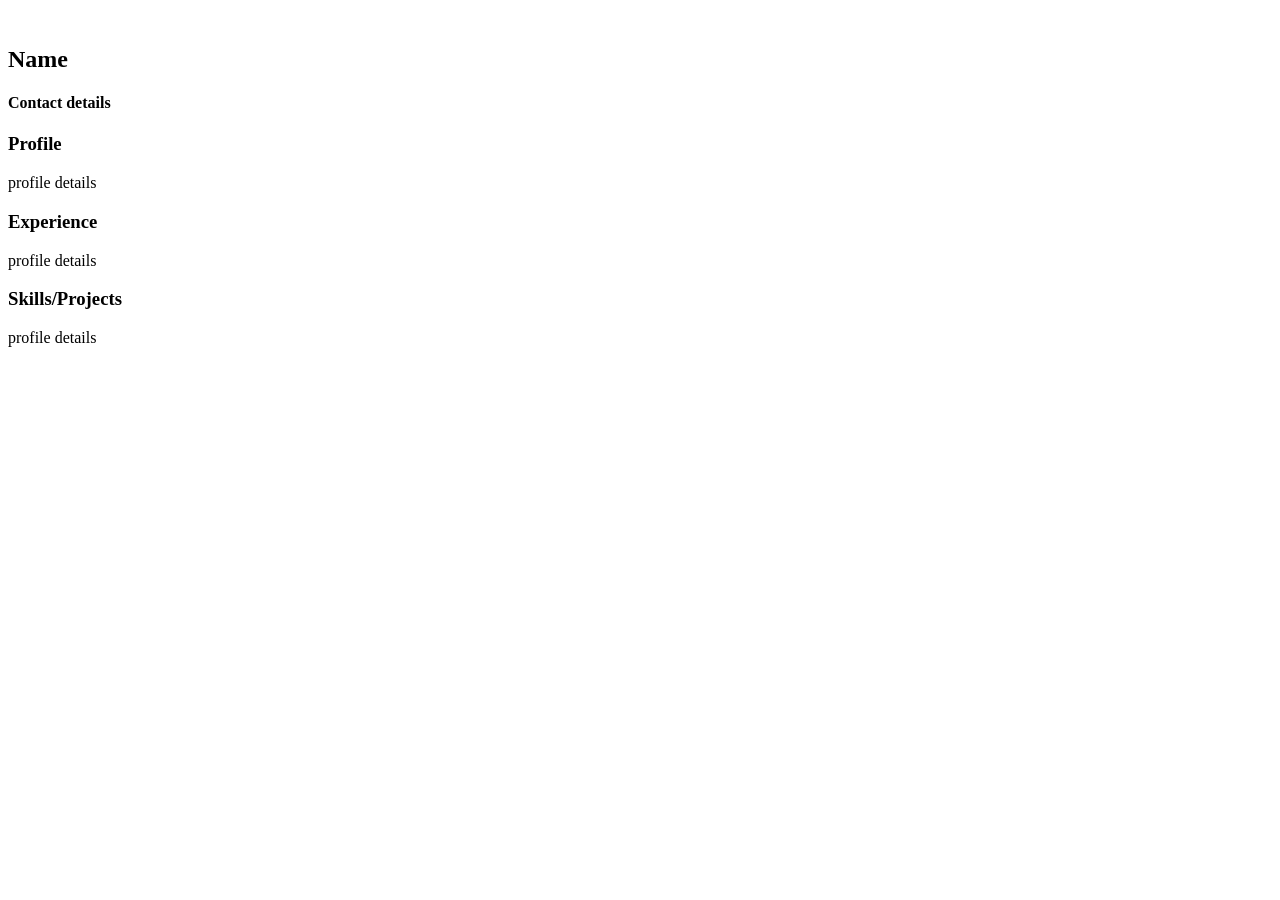
==== index.html @ 3c6e1ec4 "Basic HTML structure and css reset" ====
<!DOCTYPE html>
<html lang="en">
  <head>
    <meta charset="UTF-8" />
    <meta name="viewport" content="width=device-width, initial-scale=1.0" />
    <title>Krystal Simmonds Online</title>
  </head>
  <body>
    <header>
      <img id="header-img" src="" alt="" />
      <h2>Name</h2>
      <h4>Contact details</h4>
    </header>
    <section id="profile-section">
      <h3>Profile</h3>
      <p>profile details</p>
    </section>
    <section id="profile-section">
      <h3>Experience</h3>
      <p>profile details</p>
    </section>
    <section id="profile-section">
      <h3>Skills/Projects</h3>
      <p>profile details</p>
    </section>
  </body>
</html>
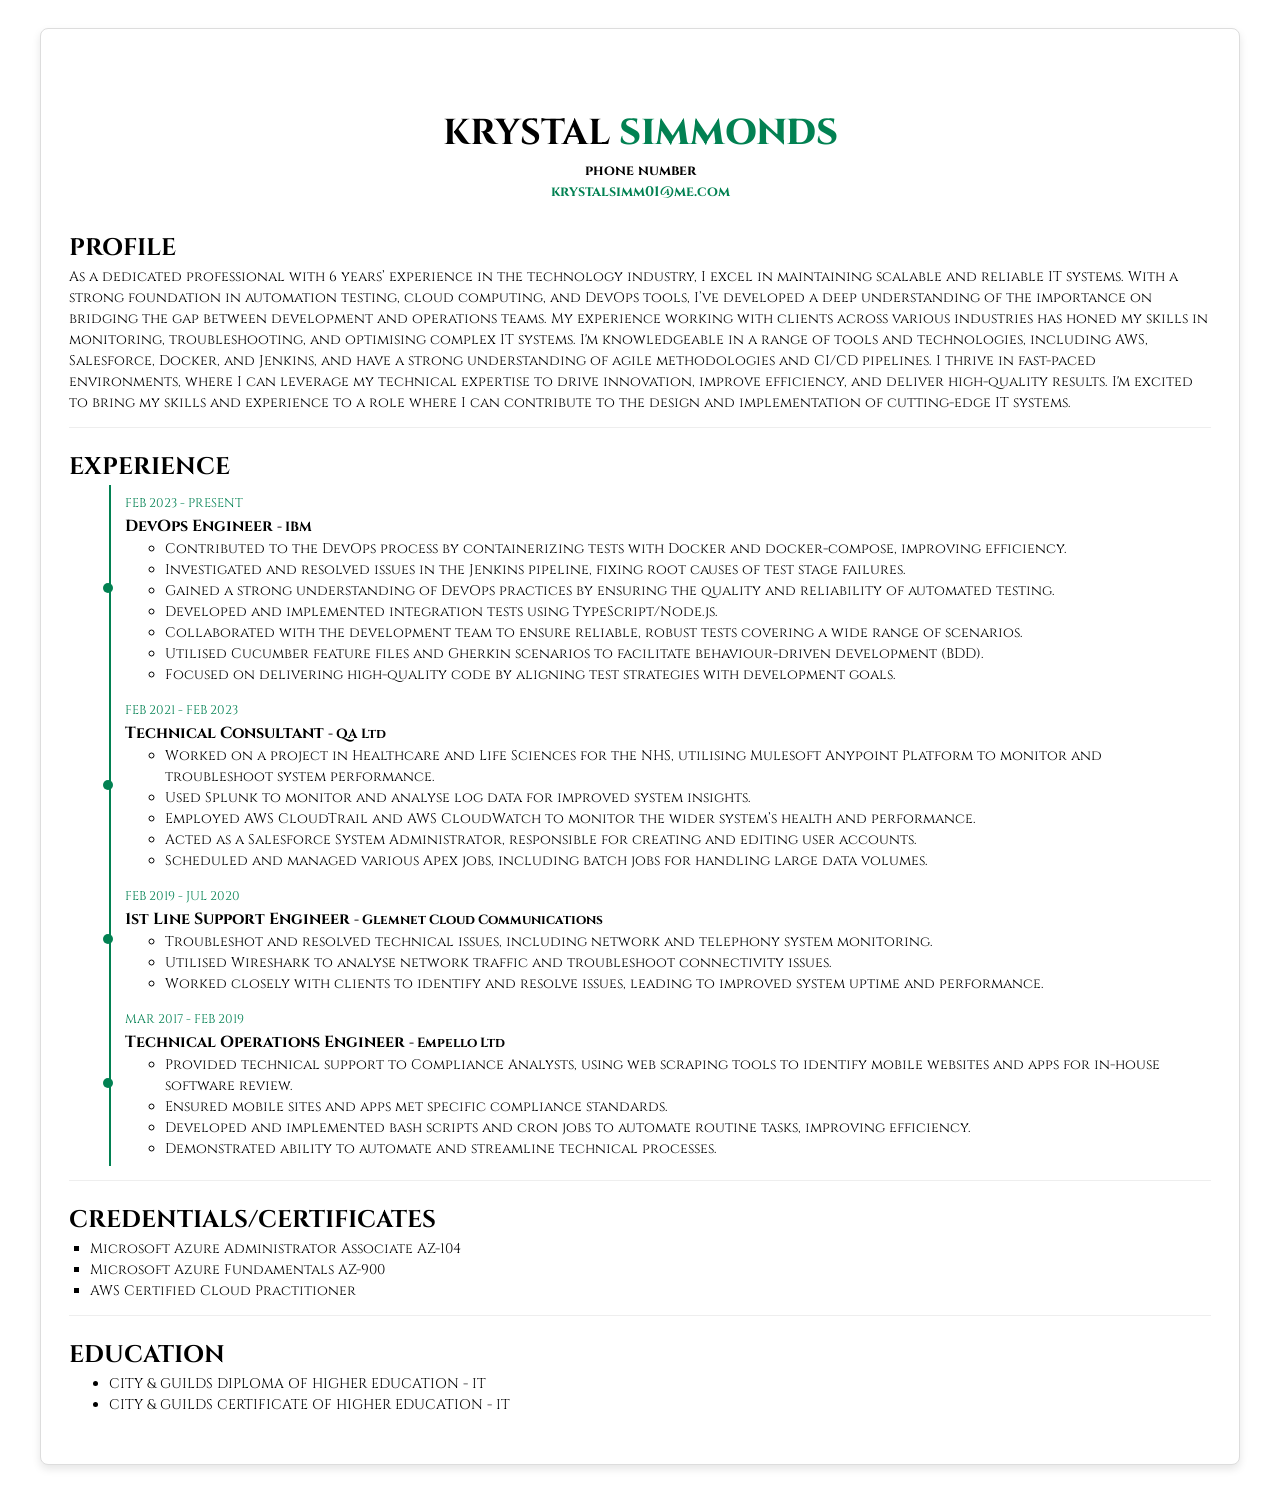
==== commit 14a7fe8f: "Finished HTML and CSS for my resume/CV" ====
--- a/index.html
+++ b/index.html
@@ -4,24 +4,183 @@
     <meta charset="UTF-8" />
     <meta name="viewport" content="width=device-width, initial-scale=1.0" />
     <title>Krystal Simmonds Online</title>
+
+    <link rel="stylesheet" href="style.css" />
+
+    <link rel="preconnect" href="https://fonts.googleapis.com" />
+    <link rel="preconnect" href="https://fonts.gstatic.com" crossorigin />
+    <link
+      href="https://fonts.googleapis.com/css2?family=Cinzel:wght@400..900&family=Playfair+Display:ital,wght@0,400..900;1,400..900&display=swap"
+      rel="stylesheet"
+    />
   </head>
-  <body>
-    <header>
-      <img id="header-img" src="" alt="" />
-      <h2>Name</h2>
-      <h4>Contact details</h4>
-    </header>
-    <section id="profile-section">
-      <h3>Profile</h3>
-      <p>profile details</p>
-    </section>
-    <section id="profile-section">
-      <h3>Experience</h3>
-      <p>profile details</p>
-    </section>
-    <section id="profile-section">
-      <h3>Skills/Projects</h3>
-      <p>profile details</p>
-    </section>
-  </body>
+  <div class="container">
+    <body>
+      <header id="header">
+        <img id="header-img" src="" alt="" />
+        <h1>KRYSTAL <span>SIMMONDS</span></h1>
+        <h4 id="phone-num">phone number</h4>
+        <h4 id="email">krystalsimm01@me.com</h4>
+      </header>
+
+      <section id="profile-section">
+        <h3 id="section-header">PROFILE</h3>
+        <p>
+          As a dedicated professional with 6 years’ experience in the technology
+          industry, I excel in maintaining scalable and reliable IT systems.
+          With a strong foundation in automation testing, cloud computing, and
+          DevOps tools, I’ve developed a deep understanding of the importance on
+          bridging the gap between development and operations teams. My
+          experience working with clients across various industries has honed my
+          skills in monitoring, troubleshooting, and optimising complex IT
+          systems. I'm knowledgeable in a range of tools and technologies,
+          including AWS, Salesforce, Docker, and Jenkins, and have a strong
+          understanding of agile methodologies and CI/CD pipelines. I thrive in
+          fast-paced environments, where I can leverage my technical expertise
+          to drive innovation, improve efficiency, and deliver high-quality
+          results. I'm excited to bring my skills and experience to a role where
+          I can contribute to the design and implementation of cutting-edge IT
+          systems.
+        </p>
+      </section>
+
+      <section id="experience-section">
+        <h3 id="section-header">EXPERIENCE</h3>
+        <ol>
+          <li>
+            <time datetime="2023 - Present">FEB 2023 - PRESENT</time>
+            <div>
+              <h2>DevOps Engineer <small>- IBM</small></h2>
+              <ul>
+                <li>
+                  Contributed to the DevOps process by containerizing tests with
+                  Docker and docker-compose, improving efficiency.
+                </li>
+                <li>
+                  Investigated and resolved issues in the Jenkins pipeline,
+                  fixing root causes of test stage failures.
+                </li>
+                <li>
+                  Gained a strong understanding of DevOps practices by ensuring
+                  the quality and reliability of automated testing.
+                </li>
+                <li>
+                  Developed and implemented integration tests using
+                  TypeScript/Node.js.
+                </li>
+                <li>
+                  Collaborated with the development team to ensure reliable,
+                  robust tests covering a wide range of scenarios.
+                </li>
+                <li>
+                  Utilised Cucumber feature files and Gherkin scenarios to
+                  facilitate behaviour-driven development (BDD).
+                </li>
+                <li>
+                  Focused on delivering high-quality code by aligning test
+                  strategies with development goals.
+                </li>
+              </ul>
+            </div>
+          </li>
+          <li>
+            <time datetime="2021 - 2023">FEB 2021 - FEB 2023</time>
+            <div>
+              <h2>Technical Consultant <small>- QA Ltd</small></h2>
+              <ul>
+                <li>
+                  Worked on a project in Healthcare and Life Sciences for the
+                  NHS, utilising Mulesoft Anypoint Platform to monitor and
+                  troubleshoot system performance.
+                </li>
+                <li>
+                  Used Splunk to monitor and analyse log data for improved
+                  system insights.
+                </li>
+                <li>
+                  Employed AWS CloudTrail and AWS CloudWatch to monitor the
+                  wider system’s health and performance.
+                </li>
+                <li>
+                  Acted as a Salesforce System Administrator, responsible for
+                  creating and editing user accounts.
+                </li>
+                <li>
+                  Scheduled and managed various Apex jobs, including batch jobs
+                  for handling large data volumes.
+                </li>
+              </ul>
+            </div>
+          </li>
+          <li>
+            <time datetime="2019 - 2020">FEB 2019 - JUL 2020</time>
+            <div>
+              <h2>
+                1st Line Support Engineer
+                <small>- Glemnet Cloud Communications</small>
+              </h2>
+              <ul>
+                <li>
+                  Troubleshot and resolved technical issues, including network
+                  and telephony system monitoring.
+                </li>
+                <li>
+                  Utilised Wireshark to analyse network traffic and troubleshoot
+                  connectivity issues.
+                </li>
+                <li>
+                  Worked closely with clients to identify and resolve issues,
+                  leading to improved system uptime and performance.
+                </li>
+              </ul>
+            </div>
+          </li>
+          <li>
+            <time datetime="2017 - 2019">MAR 2017 - FEB 2019</time>
+            <div>
+              <h2>
+                Technical Operations Engineer <small>- Empello Ltd</small>
+              </h2>
+              <ul>
+                <li>
+                  Provided technical support to Compliance Analysts, using web
+                  scraping tools to identify mobile websites and apps for
+                  in-house software review.
+                </li>
+                <li>
+                  Ensured mobile sites and apps met specific compliance
+                  standards.
+                </li>
+                <li>
+                  Developed and implemented bash scripts and cron jobs to
+                  automate routine tasks, improving efficiency.
+                </li>
+                <li>
+                  Demonstrated ability to automate and streamline technical
+                  processes.
+                </li>
+              </ul>
+            </div>
+          </li>
+        </ol>
+      </section>
+
+      <section id="certification-section">
+        <h3 id="section-header">CREDENTIALS/CERTIFICATES</h3>
+        <ul>
+          <li>Microsoft Azure Administrator Associate AZ-104</li>
+          <li>Microsoft Azure Fundamentals AZ-900</li>
+          <li>AWS Certified Cloud Practitioner</li>
+        </ul>
+      </section>
+
+      <section id="education-section">
+        <h3 id="section-header">EDUCATION</h3>
+        <ul>
+          <li>CITY & GUILDS DIPLOMA OF HIGHER EDUCATION - IT</li>
+          <li>CITY & GUILDS CERTIFICATE OF HIGHER EDUCATION - IT</li>
+        </ul>
+      </section>
+    </body>
+  </div>
 </html>
--- a/style.css
+++ b/style.css
@@ -0,0 +1,114 @@
+/* Global Reset */
+*,
+*::before,
+*::after {
+  box-sizing: border-box;
+}
+
+* {
+  margin: 0;
+}
+
+body {
+  font-family: 'Cinzel', serif;
+  line-height: 1.5;
+  -webkit-font-smoothing: antialiased;
+  display: flex;
+  flex-direction: column;
+  justify-content: flex-start; /* Allow natural content flow */
+  align-items: center;
+  margin: 0;
+  padding: 0;
+}
+
+html {
+  font-size: 14px;
+  height: auto; /* Allow content height to adjust naturally */
+  overflow-x: hidden; /* Prevent horizontal scrolling */
+}
+
+.container {
+  border: 1px solid #ddd; /* Define the border for the entire content */
+  border-radius: 8px; /* Add rounded corners */
+  padding: 2rem; /* Add inner spacing */
+  margin: 2rem auto; /* Center it with vertical margin */
+  max-width: 1200px; /* Limit the width */
+  background-color: #fff; /* Optional: Add a white background */
+  box-shadow: 0 4px 8px rgba(0, 0, 0, 0.1); /* Optional: Add a subtle shadow */
+}
+
+h2 {
+  font-size: 16px;
+}
+
+/* Header */
+header {
+  text-align: center;
+  padding: 2rem;
+}
+
+header h1 {
+  font-size: 36px;
+  font-weight: 700;
+}
+
+header span {
+  font-weight: 800;
+  color: #028152;
+}
+
+header #email {
+  color: #028152;
+}
+
+/* Remove borders from individual sections */
+section {
+  border: none;
+  margin-bottom: 1.5rem; /* Keep spacing between sections */
+  padding: 0;
+}
+
+/* Add separation between sections */
+section:not(:last-child) {
+  border-bottom: 1px solid #eee;
+  padding-bottom: 1rem;
+}
+
+#section-header {
+  font-size: 24px;
+}
+
+/* Experience Section */
+#experience-section ol {
+  list-style: none;
+}
+
+#experience-section ol > li {
+  border-left: 2px solid #028152;
+  padding: 0.5rem 0 0.5rem 1rem;
+  position: relative;
+}
+
+#experience-section ol > li::before {
+  content: ''; /* Keep bullet point circular */
+  position: absolute;
+  left: -8px;
+  top: 50%;
+  transform: translateY(-50%);
+  width: 10px;
+  height: 10px;
+  background-color: #028152;
+  border-radius: 50%;
+}
+
+time {
+  font-size: 0.9rem;
+  color: #028152;
+  margin-right: 0.5rem;
+}
+
+/* Certification Section */
+#certification-section ul {
+  padding-left: 1.5rem;
+  list-style: square;
+}
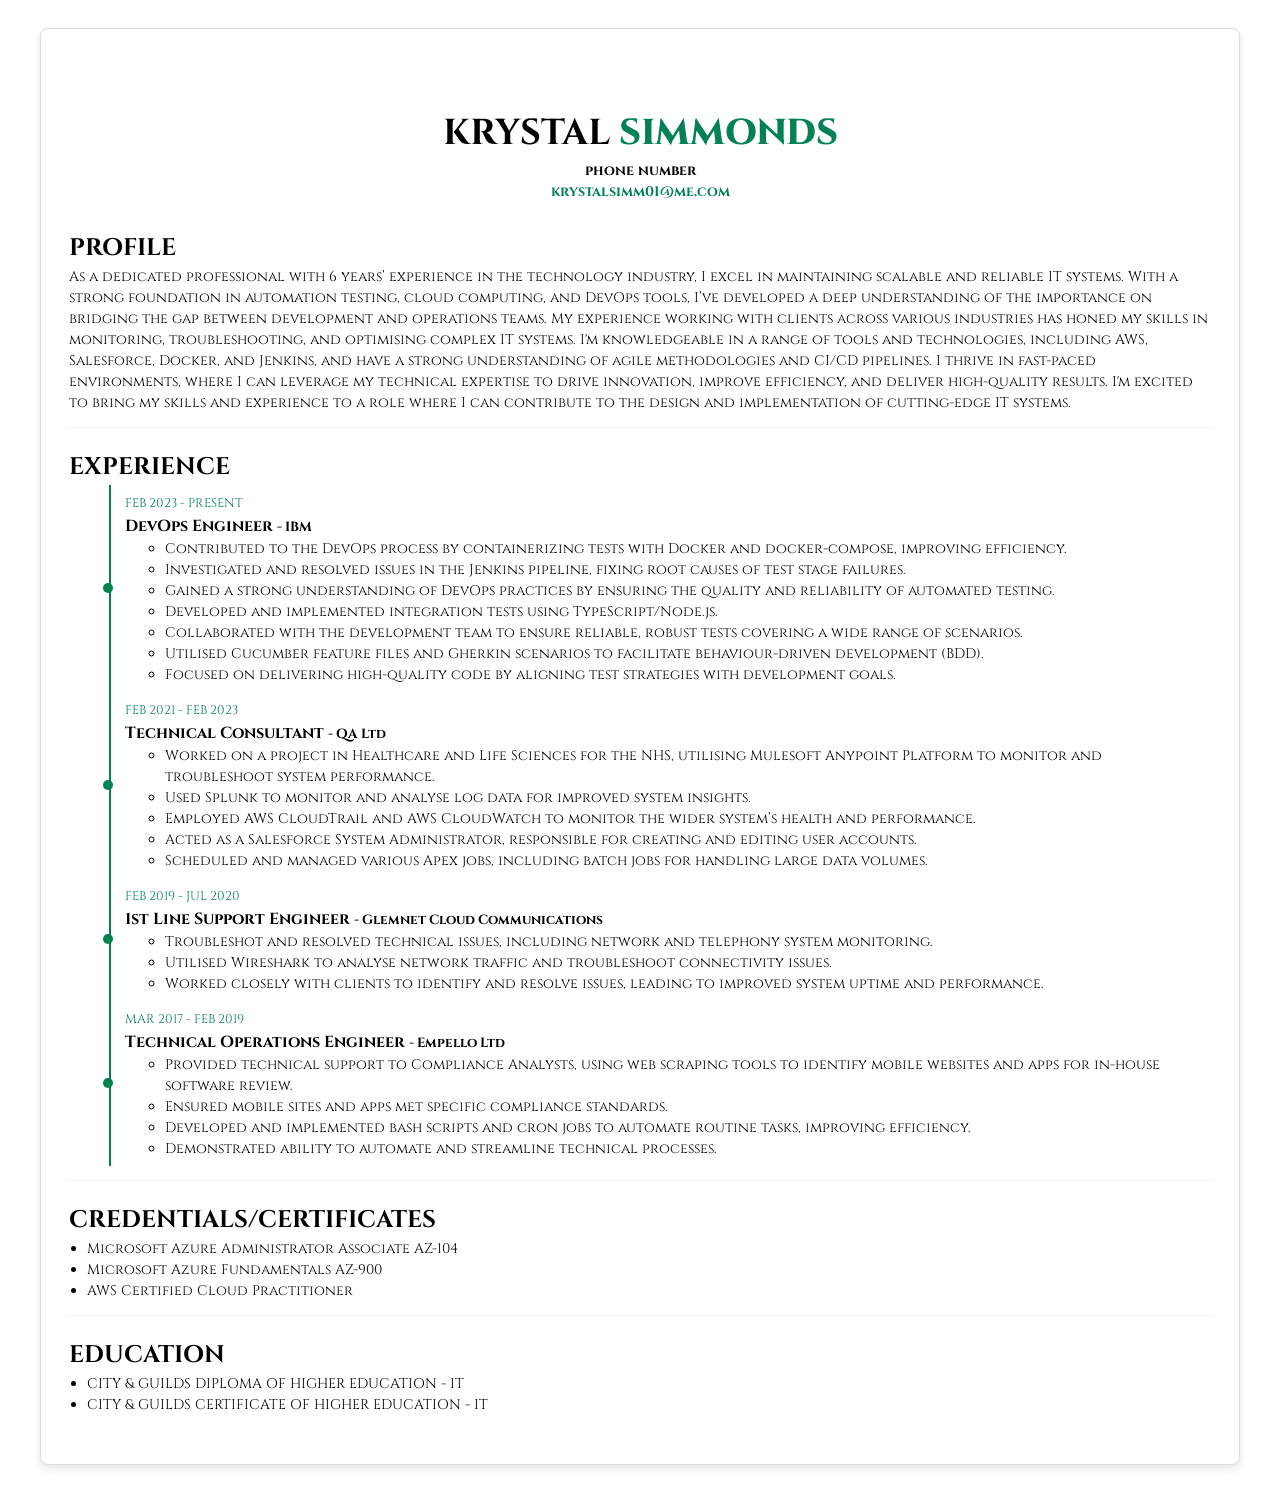
==== commit 21f02883: "changed directory structure due to issues with index doc suffix" ====
--- a/index.html
+++ b/index.html
@@ -5,7 +5,7 @@
     <meta name="viewport" content="width=device-width, initial-scale=1.0" />
     <title>Krystal Simmonds Online</title>
 
-    <link rel="stylesheet" href="style.css" />
+    <link rel="stylesheet" href="../css/style.css" />
 
     <link rel="preconnect" href="https://fonts.googleapis.com" />
     <link rel="preconnect" href="https://fonts.gstatic.com" crossorigin />
@@ -167,7 +167,7 @@
 
       <section id="certification-section">
         <h3 id="section-header">CREDENTIALS/CERTIFICATES</h3>
-        <ul>
+        <ul id="round-bullet-points">
           <li>Microsoft Azure Administrator Associate AZ-104</li>
           <li>Microsoft Azure Fundamentals AZ-900</li>
           <li>AWS Certified Cloud Practitioner</li>
@@ -176,11 +176,12 @@
 
       <section id="education-section">
         <h3 id="section-header">EDUCATION</h3>
-        <ul>
+        <ul id="round-bullet-points">
           <li>CITY & GUILDS DIPLOMA OF HIGHER EDUCATION - IT</li>
           <li>CITY & GUILDS CERTIFICATE OF HIGHER EDUCATION - IT</li>
         </ul>
       </section>
     </body>
   </div>
+  <script src="../js/script.js"></script>
 </html>
--- a/css/style.css
+++ b/css/style.css
@@ -0,0 +1,120 @@
+/* Global Reset */
+*,
+*::before,
+*::after {
+  box-sizing: border-box;
+}
+
+* {
+  margin: 0;
+}
+
+body {
+  font-family: 'Cinzel', serif;
+  line-height: 1.5;
+  -webkit-font-smoothing: antialiased;
+  display: flex;
+  flex-direction: column;
+  justify-content: flex-start; /* Allow natural content flow */
+  align-items: center;
+  margin: 0;
+  padding: 0;
+}
+
+html {
+  font-size: 14px;
+  height: auto; /* Allow content height to adjust naturally */
+  overflow-x: hidden; /* Prevent horizontal scrolling */
+}
+
+.container {
+  border: 1px solid #ddd; /* Define the border for the entire content */
+  border-radius: 8px; /* Add rounded corners */
+  padding: 2rem; /* Add inner spacing */
+  margin: 2rem auto; /* Center it with vertical margin */
+  max-width: 1200px; /* Limit the width */
+  background-color: #fff; /* Optional: Add a white background */
+  box-shadow: 0 4px 8px rgba(0, 0, 0, 0.1); /* Optional: Add a subtle shadow */
+}
+
+h2 {
+  font-size: 16px;
+}
+
+/* Header */
+header {
+  text-align: center;
+  padding: 2rem;
+}
+
+header h1 {
+  font-size: 36px;
+  font-weight: 700;
+}
+
+header span {
+  font-weight: 800;
+  color: #028152;
+}
+
+header #email {
+  color: #028152;
+}
+
+/* Remove borders from individual sections */
+section {
+  border: none;
+  margin-bottom: 1.5rem; /* Keep spacing between sections */
+  padding: 0;
+}
+
+/* Add separation between sections */
+section:not(:last-child) {
+  border-bottom: 1px solid #eee;
+  padding-bottom: 1rem;
+}
+
+#section-header {
+  font-size: 24px;
+}
+
+/* Experience Section */
+#experience-section ol {
+  list-style: none;
+}
+
+#experience-section ol > li {
+  border-left: 2px solid #028152;
+  padding: 0.5rem 0 0.5rem 1rem;
+  position: relative;
+}
+
+#experience-section ol > li::before {
+  content: ''; /* Keep bullet point circular */
+  position: absolute;
+  left: -8px;
+  top: 50%;
+  transform: translateY(-50%);
+  width: 10px;
+  height: 10px;
+  background-color: #028152;
+  border-radius: 50%;
+}
+
+time {
+  font-size: 0.9rem;
+  color: #028152;
+  margin-right: 0.5rem;
+}
+
+/* Certification Section */
+#certification-section ul {
+  padding-left: 1.3rem;
+  list-style: disc;
+}
+
+/* Education Section */
+#education-section ul {
+  padding-left: 1.3rem;
+  list-style: disc;
+}
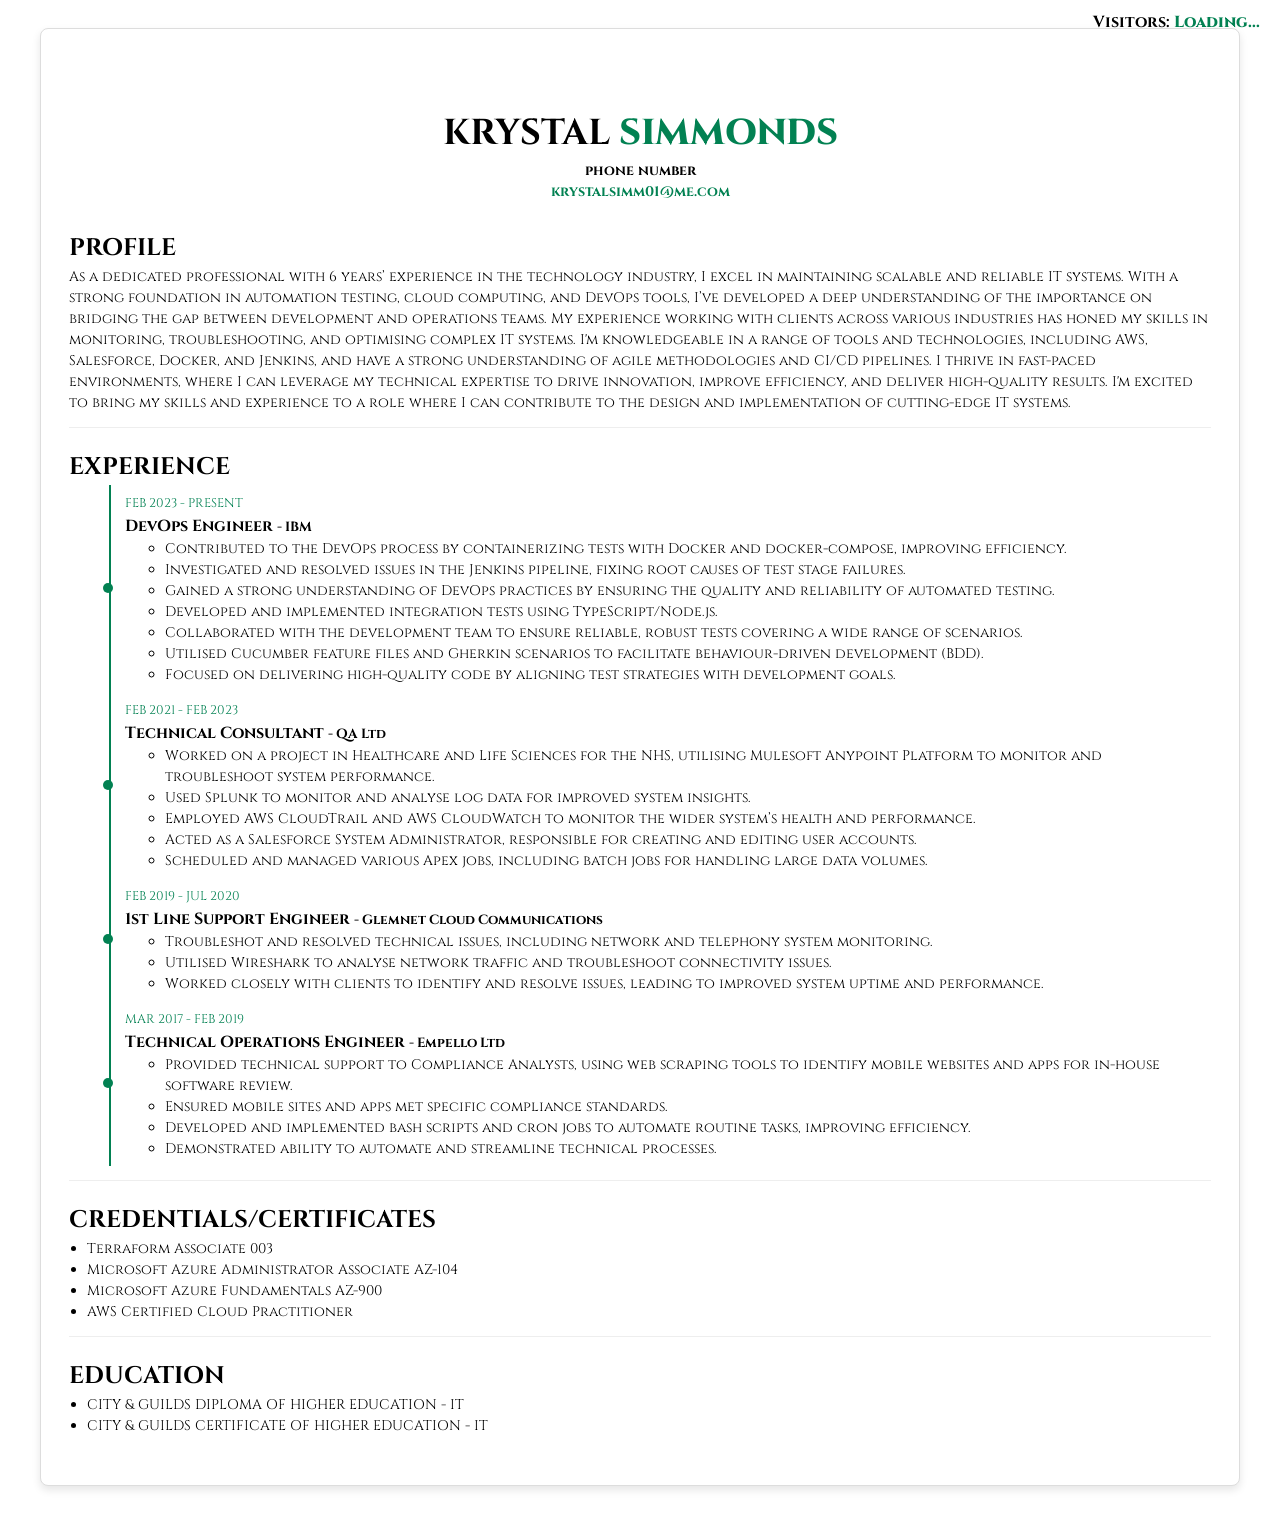
==== commit a66bbe48: "Added section for visitor counter and added styling for visitor counter" ====
--- a/index.html
+++ b/index.html
@@ -5,7 +5,7 @@
     <meta name="viewport" content="width=device-width, initial-scale=1.0" />
     <title>Krystal Simmonds Online</title>
 
-    <link rel="stylesheet" href="../css/style.css" />
+    <link rel="stylesheet" href="./style.css" />
 
     <link rel="preconnect" href="https://fonts.googleapis.com" />
     <link rel="preconnect" href="https://fonts.gstatic.com" crossorigin />
@@ -21,8 +21,14 @@
         <h1>KRYSTAL <span>SIMMONDS</span></h1>
         <h4 id="phone-num">phone number</h4>
         <h4 id="email">krystalsimm01@me.com</h4>
+
+        <!--Visitor Section-->
+        <p id="visitor-counter-container">
+          Visitors: <span id="visitor-counter">Loading...</span>
+        </p>
       </header>
 
+      <!--Profile Section-->
       <section id="profile-section">
         <h3 id="section-header">PROFILE</h3>
         <p>
@@ -44,6 +50,7 @@
         </p>
       </section>
 
+      <!--Experience Section-->
       <section id="experience-section">
         <h3 id="section-header">EXPERIENCE</h3>
         <ol>
@@ -165,15 +172,18 @@
         </ol>
       </section>
 
+      <!--Certification Section-->
       <section id="certification-section">
         <h3 id="section-header">CREDENTIALS/CERTIFICATES</h3>
         <ul id="round-bullet-points">
+          <li>Terraform Associate 003</li>
           <li>Microsoft Azure Administrator Associate AZ-104</li>
           <li>Microsoft Azure Fundamentals AZ-900</li>
           <li>AWS Certified Cloud Practitioner</li>
         </ul>
       </section>
 
+      <!--Education Section-->
       <section id="education-section">
         <h3 id="section-header">EDUCATION</h3>
         <ul id="round-bullet-points">
@@ -183,5 +193,5 @@
       </section>
     </body>
   </div>
-  <script src="../js/script.js"></script>
+  <script src="./script.js"></script>
 </html>
--- a/style.css
+++ b/style.css
@@ -0,0 +1,130 @@
+/* Global Reset */
+*,
+*::before,
+*::after {
+  box-sizing: border-box;
+}
+
+* {
+  margin: 0;
+}
+
+body {
+  font-family: 'Cinzel', serif;
+  line-height: 1.5;
+  -webkit-font-smoothing: antialiased;
+  display: flex;
+  flex-direction: column;
+  justify-content: flex-start; /* Allow natural content flow */
+  align-items: center;
+  margin: 0;
+  padding: 0;
+}
+
+html {
+  font-size: 14px;
+  height: auto; /* Allow content height to adjust naturally */
+  overflow-x: hidden; /* Prevent horizontal scrolling */
+}
+
+.container {
+  border: 1px solid #ddd; /* Define the border for the entire content */
+  border-radius: 8px; /* Add rounded corners */
+  padding: 2rem; /* Add inner spacing */
+  margin: 2rem auto; /* Centre it with vertical margin */
+  max-width: 1200px; /* Limit the width */
+  background-color: #fff;
+  box-shadow: 0 4px 8px rgba(0, 0, 0, 0.1);
+}
+
+h2 {
+  font-size: 16px;
+}
+
+/* Header */
+header {
+  text-align: center;
+  padding: 2rem;
+}
+
+header h1 {
+  font-size: 36px;
+  font-weight: 700;
+}
+
+header span {
+  font-weight: 800;
+  color: #028152;
+}
+
+header #email {
+  color: #028152;
+}
+
+/*Visitor Counter Container*/
+#visitor-counter-container {
+  position: absolute;
+  top: 10px;
+  right: 20px;
+  font-size: 16px;
+  font-weight: bold;
+  color: #000;
+}
+
+/* Remove borders from individual sections */
+section {
+  border: none;
+  margin-bottom: 1.5rem; /* Keep spacing between sections */
+  padding: 0;
+}
+
+/* Add separation between sections */
+section:not(:last-child) {
+  border-bottom: 1px solid #eee;
+  padding-bottom: 1rem;
+}
+
+#section-header {
+  font-size: 24px;
+}
+
+/* Experience Section */
+#experience-section ol {
+  list-style: none;
+}
+
+#experience-section ol > li {
+  border-left: 2px solid #028152;
+  padding: 0.5rem 0 0.5rem 1rem;
+  position: relative;
+}
+
+#experience-section ol > li::before {
+  content: ''; /* Keep bullet point circular */
+  position: absolute;
+  left: -8px;
+  top: 50%;
+  transform: translateY(-50%);
+  width: 10px;
+  height: 10px;
+  background-color: #028152;
+  border-radius: 50%;
+}
+
+time {
+  font-size: 0.9rem;
+  color: #028152;
+  margin-right: 0.5rem;
+}
+
+/* Certification Section */
+#certification-section ul {
+  padding-left: 1.3rem;
+  list-style: disc;
+}
+
+/* Education Section */
+#education-section ul {
+  padding-left: 1.3rem;
+  list-style: disc;
+}
